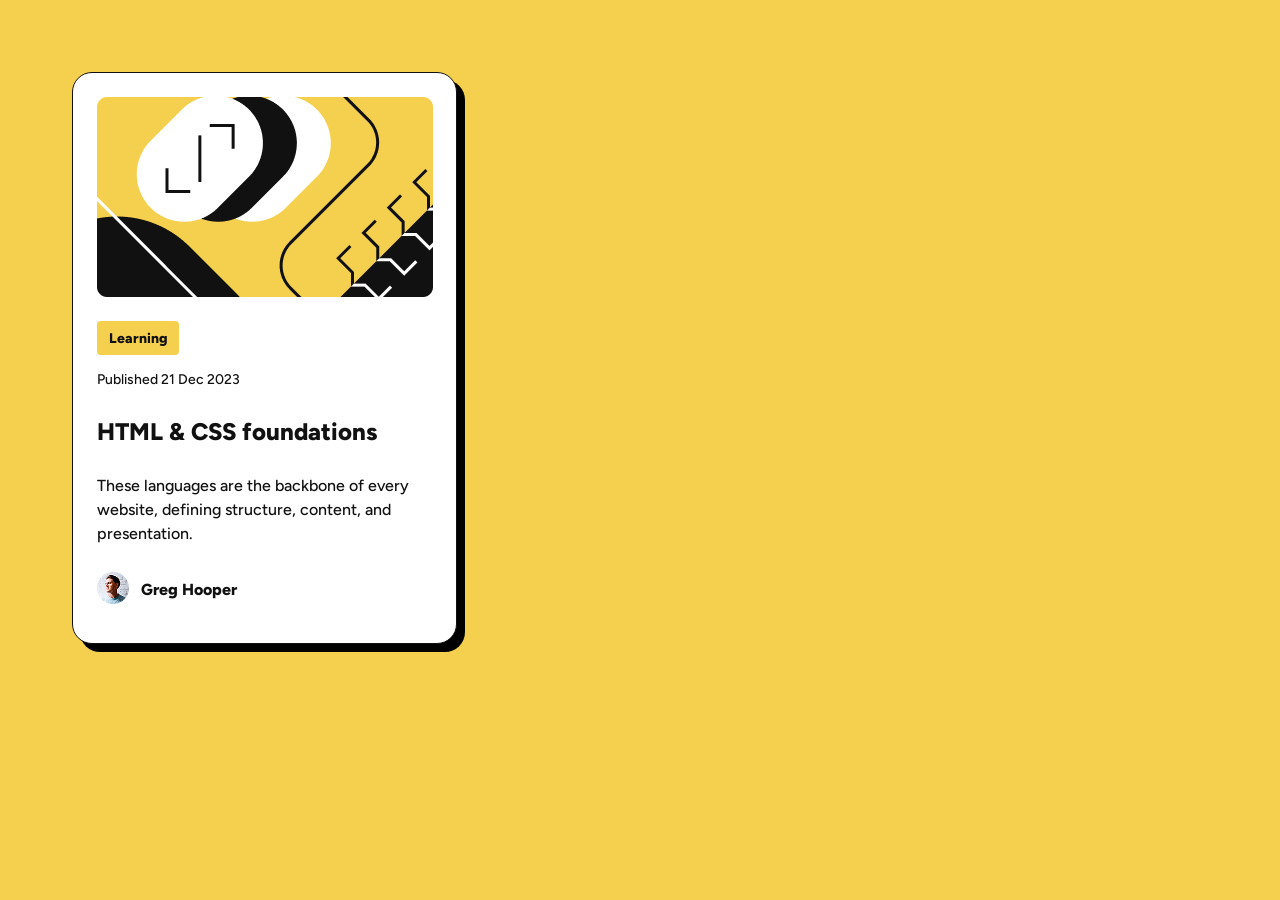
==== blog-preview/index.html @ 85fd5d4b "up-blog-preview" ====
<!DOCTYPE html>
<html lang="en">
  <head>
    <meta charset="UTF-8" />
    <meta name="viewport" content="width=device-width, initial-scale=1.0" />
    <link rel="stylesheet" href="css/style.css" />
    <title>Exercise: BLOG PREVIEW</title>
  </head>
  <body class="yellow-col position">
<!-- CARD MOBILE -->
     <div class="container">
    <!-- Blog Image -->
      <div class="blog-image">
        <img src="img/content.png" alt="Blog Image" />
      </div>
      <div class="blog-image-2">
        <img src="img/content2.png" alt="Blog Image 2" />
      </div>
    <!-- Content -->
      <div class="content">
        <div class="content-tag text-3-bold">
          <div class="content-tag-text">
            <p>Learning</p>
          </div>
        </div>
        <div class="content-date text-3">
          <p>Published 21 Dec 2023</h1>
        </div>
                <div class="content-title text-1">
          <p>
            HTML & CSS foundations
          </p>
        </div>
                <div class="content-isi text-2">
          <p> 
        These languages are the backbone of every website, defining structure, content, and presentation.
          </p>
        </div>

    <!-- Author -->
        <div class="author">
          <div class="author-image">
            <img src="img/profile.png" alt="Author Image" />
          </div>
          <div class="author-name text-3-bold">
            <p>Greg Hooper</p>
          </div>
        </div>
      </div>
    </div>

  </body>
</html>
---- blog-preview/css/style.css ----
@import url("https://fonts.googleapis.com/css2?family=Figtree:wght@400;500;600;700;800&display=swap");

/* TEXT PRESET */
.text-1 {
  font-family: Figtree;
  font-size: 24px;
  line-height: 150%;
  letter-spacing: 0%;
  color: #111111;
}
.text-2 {
  font-family: Figtree;
  font-size: 16px;
  line-height: 150%;
  letter-spacing: 0%;
  color: #111111;
}
.text-3 {
  font-family: Figtree;
  font-size: 14px;
  line-height: 150%;
  letter-spacing: 0%;
  color: #111111;
}
.text-3-bold {
  font-family: Figtree;
  font-size: 16px;
  font-style: bold;
  line-height: 150%;
  letter-spacing: 0%;
  color: #111111;
}

/* BODY*/
.yellow-col {
  background-color: #f4d04e;
}

.position {
  justify-items: center;
  padding: 5%;
}

/* KONTAINER */
.container {
  background-color: #ffffff;
  border: 1px solid #111111;
  box-shadow: 8px 8px 0px 0px #000000;
  width: 280px;
  height: 490px;
  gap: 24px;
  border-radius: 20px;
  border-width: 1px;
  padding: 24px;
    display: flex;
    align-content: space-between;
    align-items: stretch;
    justify-items: stretch;
    flex-wrap: nowrap;
    flex-direction: column;
}

.blog-image {
  width: 279px;
  height: 200px;
}

.blog-image-2 {
  width: 336px;
  height: 200px;
}

/* CONTENT */
.content: {
  width: 279;
  height: 173;
  gap: 12px;
}

.content-tag {
  background-color: #f4d04e;
  width: 70px;
  height: 26px;
  border-radius: 4px;
  padding-top: 4px;
  padding-right: 0px;
  padding-bottom: 4px;
  padding-left: 12px;
}

.content-tag-text {
  font-family: Figtree;
  font-weight: 800;
  font-size: 12px;
  line-height: 0%;
  letter-spacing: 0%;
}

.content-date {
  font-family: Figtree;
  font-weight: 500;
  font-size: 12px;
  line-height: 150%;
  letter-spacing: 0%;
}

.content-title {
  font-family: Figtree;
  font-weight: 800;
  font-size: 20px;
  line-height: 150%;
  letter-spacing: 0%;
}

.content-isi {
  font-family: Figtree;
  font-weight: 500;
  font-size: 14px;
  line-height: 150%;
  letter-spacing: 0%;
}

/* AUTHOR */
.author {
  display: flex;
  align-items: center;
  width: 129;
  height: 32;
  gap: 12px;
}

.author-name {
  font-family: Figtree;
  font-weight: 800;
  line-height: 150%;
  letter-spacing: 0%;
}

/* (phones, 600px and down) */
@media only screen and (max-width: 600px) {
  .blog-image-2 {
    display: none;
  }
}

/* (portrait tablets and large phones, 600px and up) */
@media only screen and (min-width: 600px) {
  .blog-image-2 {
    display: none;
  }
}

/* (landscape tablets, 768px and up) */
@media only screen and (min-width: 768px) {
  .container {
    width: 335px;
    height: 522px;
  }
  .content {
    width: 336px;
    height: 194px;
  }
  .blog-image {
    display: none;
  }
  .blog-image-2 {
    display: flex;
    width: 336px;
    height: 200px;
  }
  
  .content-tag-text {
    font-size: 14px;
  }
  
  .content-date {
    font-size: 14px;

  }
  
  .content-title {
    font-size: 24px;

  }
  
  .content-isi {
    font-size: 16px;
  }
}

/* (laptops/desktops, 992px and up) */
@media only screen and (min-width: 992px) {
}

/* (large laptops and desktops, 1200px and up) */
@media only screen and (min-width: 1200px) {
}
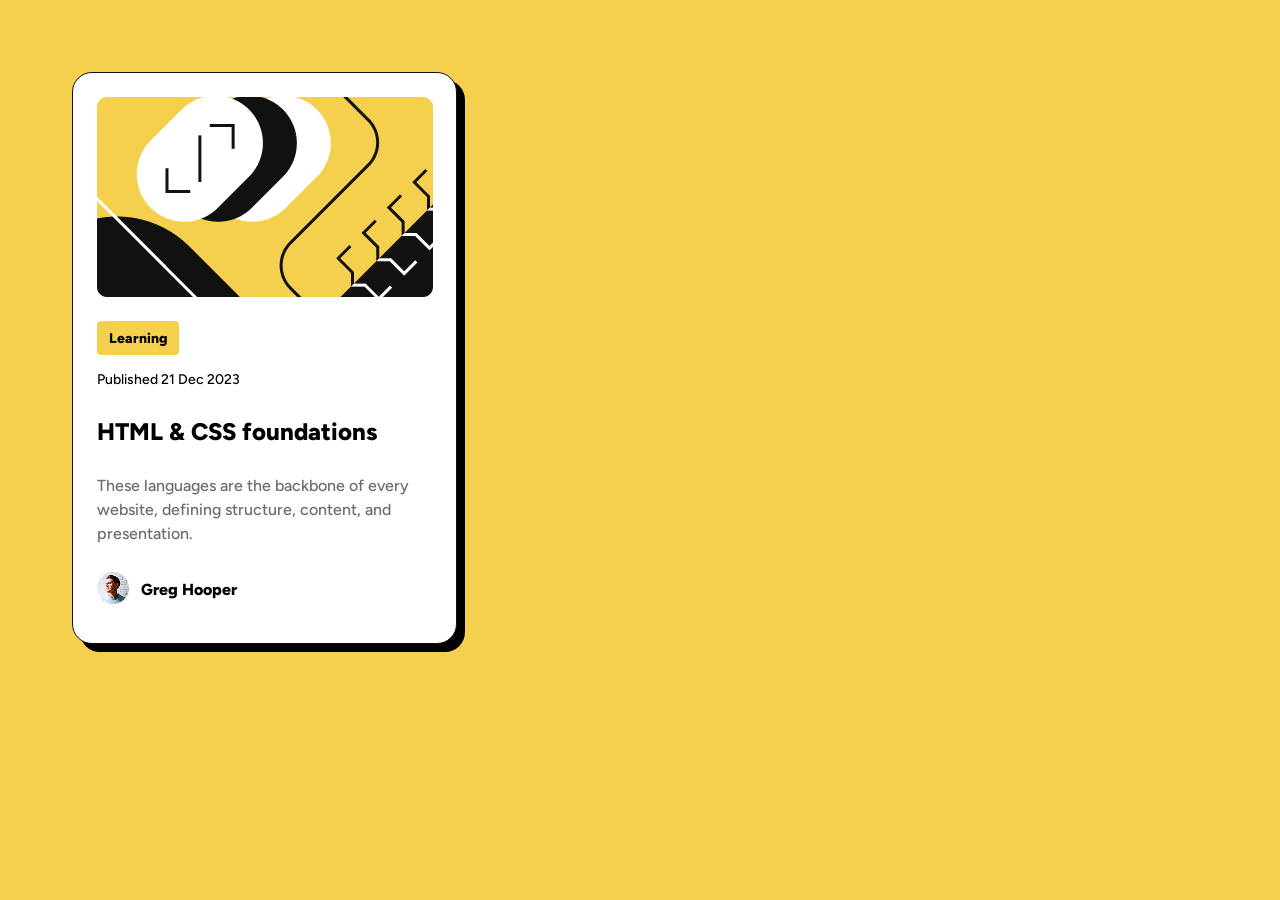
==== commit 008a63c3: "update-all" ====
--- a/blog-preview/index.html
+++ b/blog-preview/index.html
@@ -18,20 +18,20 @@
       </div>
     <!-- Content -->
       <div class="content">
-        <div class="content-tag text-3-bold">
+        <div class="content-tag">
           <div class="content-tag-text">
             <p>Learning</p>
           </div>
         </div>
-        <div class="content-date text-3">
+        <div class="content-date">
           <p>Published 21 Dec 2023</h1>
         </div>
-                <div class="content-title text-1">
+                <div class="content-title">
           <p>
             HTML & CSS foundations
           </p>
         </div>
-                <div class="content-isi text-2">
+                <div class="content-isi">
           <p> 
         These languages are the backbone of every website, defining structure, content, and presentation.
           </p>
@@ -42,7 +42,7 @@
           <div class="author-image">
             <img src="img/profile.png" alt="Author Image" />
           </div>
-          <div class="author-name text-3-bold">
+          <div class="author-name">
             <p>Greg Hooper</p>
           </div>
         </div>
--- a/blog-preview/css/style.css
+++ b/blog-preview/css/style.css
@@ -1,35 +1,4 @@
 @import url("https://fonts.googleapis.com/css2?family=Figtree:wght@400;500;600;700;800&display=swap");
-
-/* TEXT PRESET */
-.text-1 {
-  font-family: Figtree;
-  font-size: 24px;
-  line-height: 150%;
-  letter-spacing: 0%;
-  color: #111111;
-}
-.text-2 {
-  font-family: Figtree;
-  font-size: 16px;
-  line-height: 150%;
-  letter-spacing: 0%;
-  color: #111111;
-}
-.text-3 {
-  font-family: Figtree;
-  font-size: 14px;
-  line-height: 150%;
-  letter-spacing: 0%;
-  color: #111111;
-}
-.text-3-bold {
-  font-family: Figtree;
-  font-size: 16px;
-  font-style: bold;
-  line-height: 150%;
-  letter-spacing: 0%;
-  color: #111111;
-}
 
 /* BODY*/
 .yellow-col {
@@ -41,7 +10,7 @@
   padding: 5%;
 }
 
-/* KONTAINER */
+/* CONTAINER */
 .container {
   background-color: #ffffff;
   border: 1px solid #111111;
@@ -72,8 +41,8 @@
 
 /* CONTENT */
 .content: {
-  width: 279;
-  height: 173;
+  width: 279px;
+  height: 173px;
   gap: 12px;
 }
 
@@ -118,6 +87,7 @@
   font-size: 14px;
   line-height: 150%;
   letter-spacing: 0%;
+  color: #6B6B6B;
 }
 
 /* AUTHOR */
@@ -156,10 +126,6 @@
     width: 335px;
     height: 522px;
   }
-  .content {
-    width: 336px;
-    height: 194px;
-  }
   .blog-image {
     display: none;
   }
@@ -168,21 +134,15 @@
     width: 336px;
     height: 200px;
   }
-  
   .content-tag-text {
     font-size: 14px;
   }
-  
   .content-date {
     font-size: 14px;
-
-  }
-  
+  }
   .content-title {
     font-size: 24px;
-
-  }
-  
+  }
   .content-isi {
     font-size: 16px;
   }
@@ -190,8 +150,56 @@
 
 /* (laptops/desktops, 992px and up) */
 @media only screen and (min-width: 992px) {
+  .container {
+    width: 335px;
+    height: 522px;
+  }
+  .blog-image {
+    display: none;
+  }
+  .blog-image-2 {
+    display: flex;
+    width: 336px;
+    height: 200px;
+  }
+  .content-tag-text {
+    font-size: 14px;
+  }
+  .content-date {
+    font-size: 14px;
+  }
+  .content-title {
+    font-size: 24px;
+  }
+  .content-isi {
+    font-size: 16px;
+  }
 }
 
 /* (large laptops and desktops, 1200px and up) */
 @media only screen and (min-width: 1200px) {
-}
+  .container {
+    width: 335px;
+    height: 522px;
+  }
+  .blog-image {
+    display: none;
+  }
+  .blog-image-2 {
+    display: flex;
+    width: 336px;
+    height: 200px;
+  }
+  .content-tag-text {
+    font-size: 14px;
+  }
+  .content-date {
+    font-size: 14px;
+  }
+  .content-title {
+    font-size: 24px;
+  }
+  .content-isi {
+    font-size: 16px;
+  }
+}
